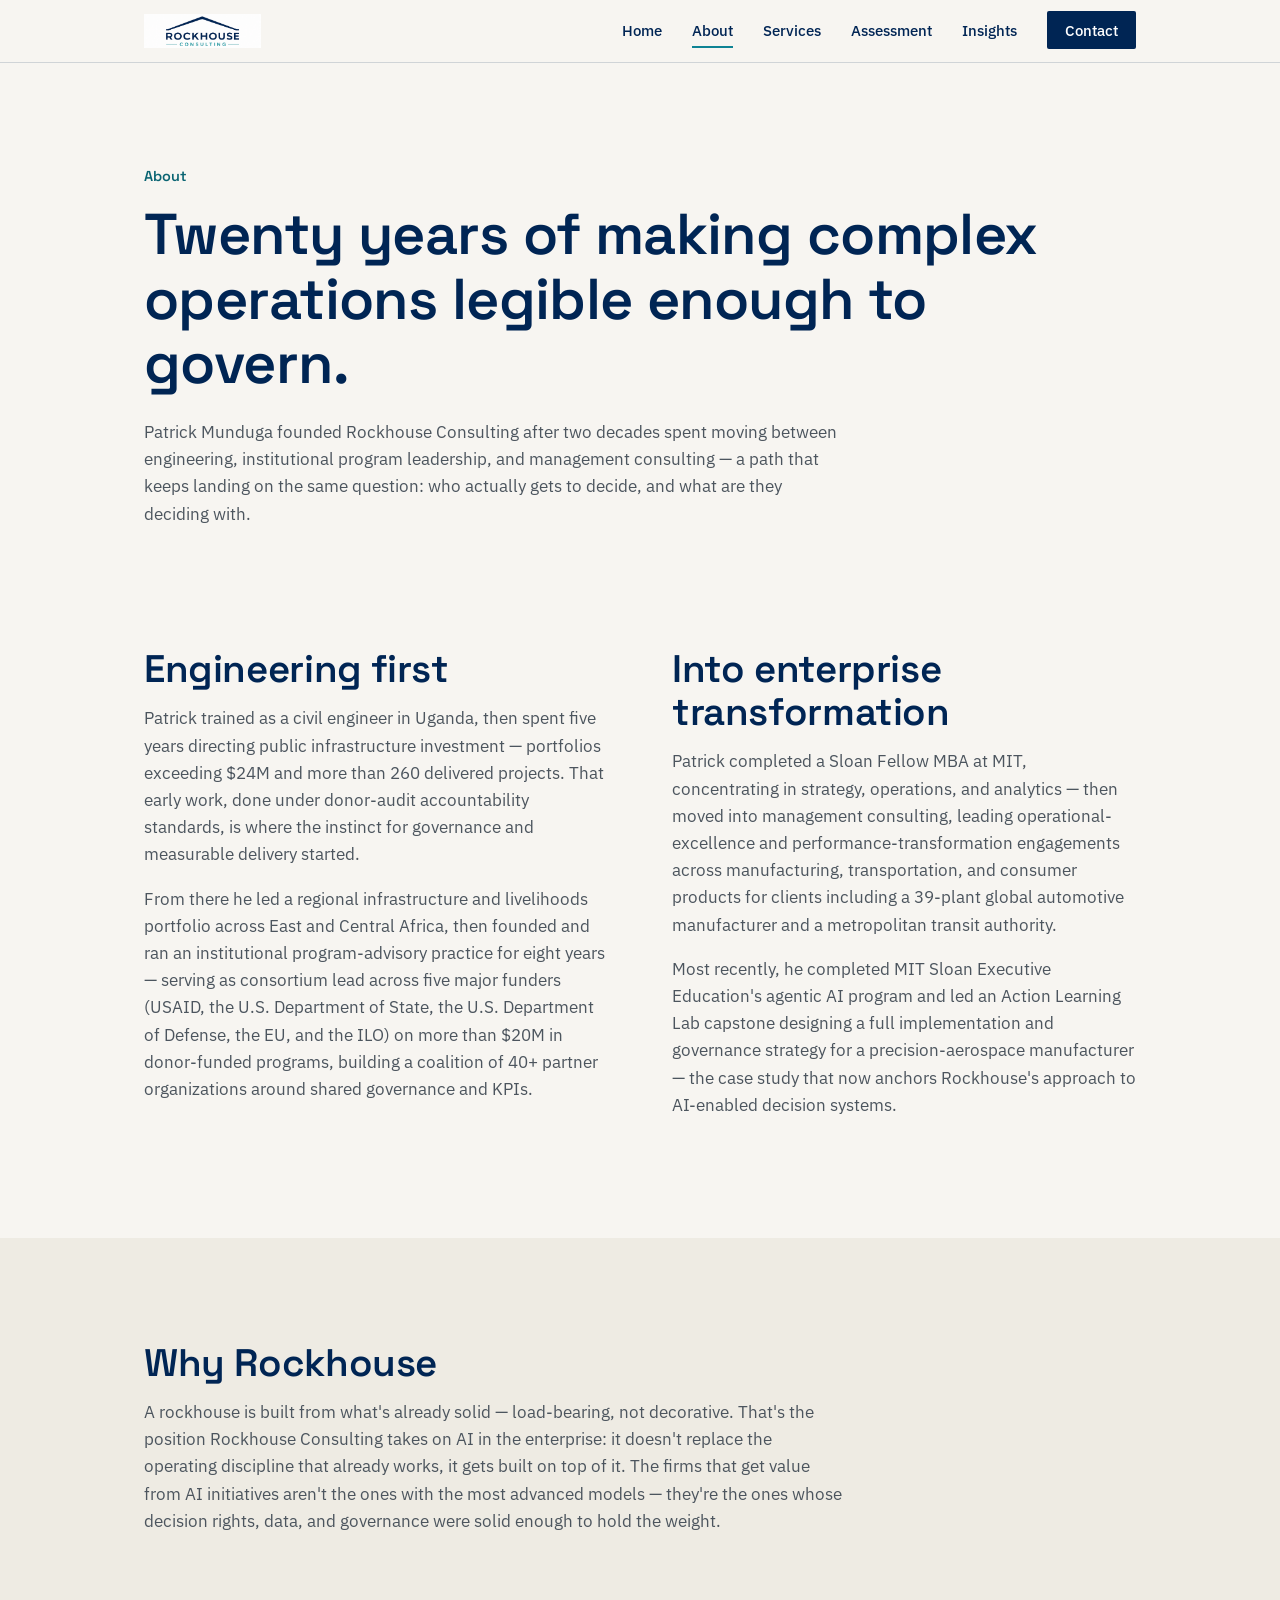
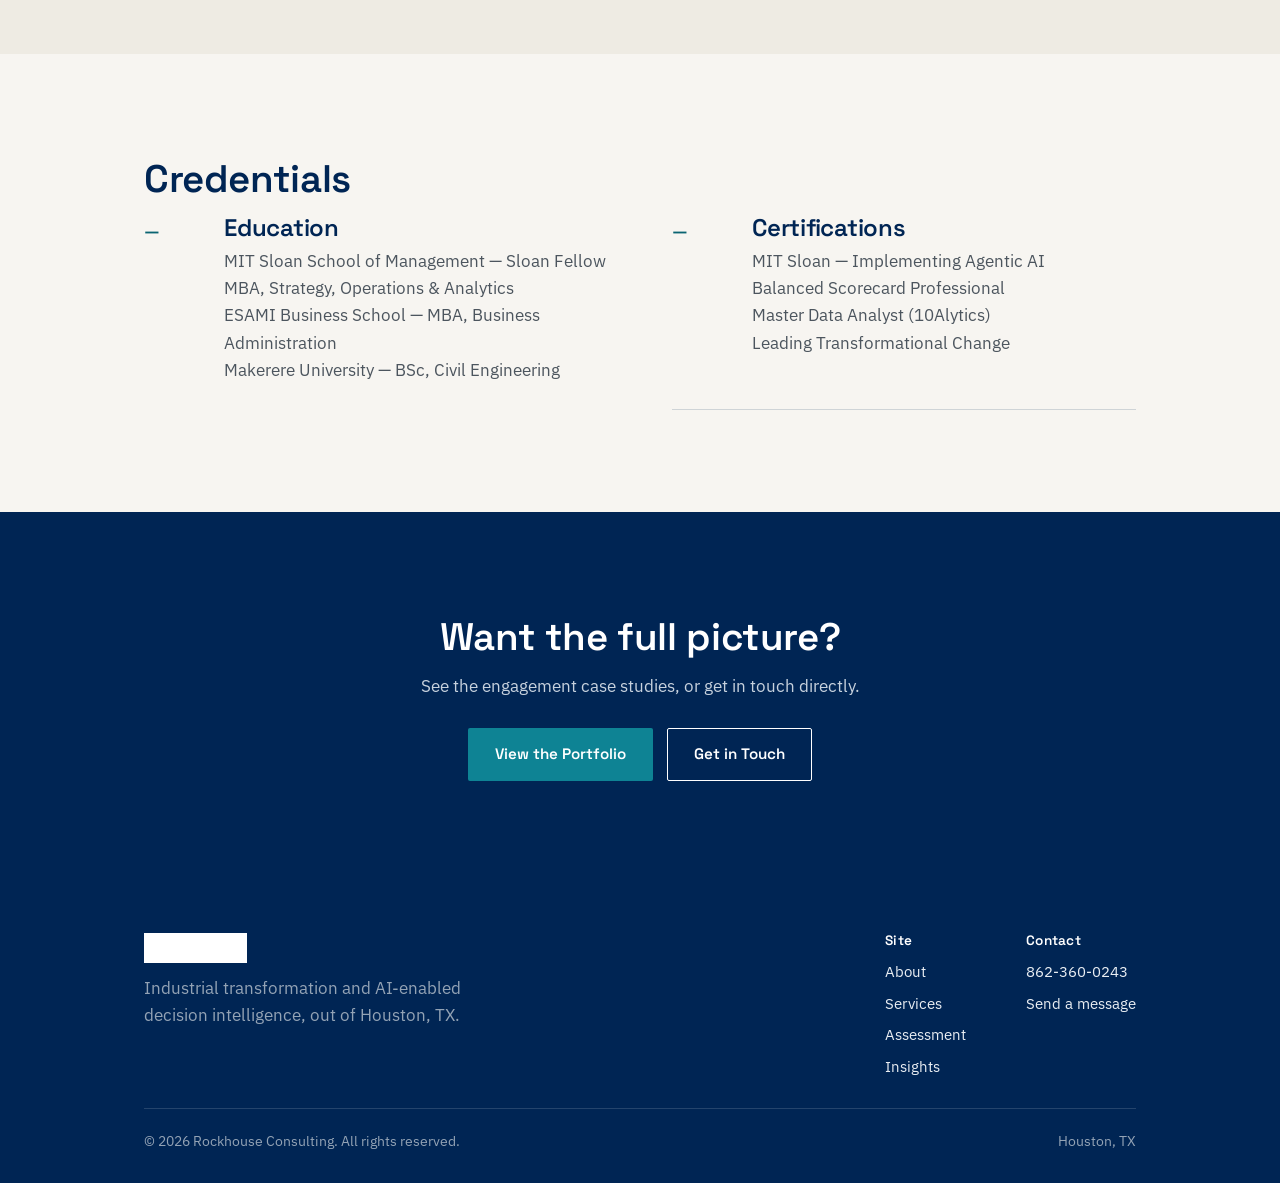
==== about.html @ 3f8c3867 "Add Rockhouse Consulting site files" ====
<!DOCTYPE html>
<html lang="en">
<head>
<meta charset="UTF-8">
<meta name="viewport" content="width=device-width, initial-scale=1.0">
<title>About — Rockhouse Consulting</title>
<meta name="description" content="Patrick Munduga, founder of Rockhouse Consulting — MIT Sloan Fellow MBA, two decades of operational transformation and infrastructure leadership across North America and East Africa.">
<link rel="preconnect" href="https://fonts.googleapis.com">
<link rel="preconnect" href="https://fonts.gstatic.com" crossorigin>
<link href="https://fonts.googleapis.com/css2?family=Space+Grotesk:wght@500;600;700&family=IBM+Plex+Sans:wght@400;500;600&display=swap" rel="stylesheet">
<link rel="stylesheet" href="css/style.css">
</head>
<body>

<header class="site-header">
  <div class="wrap">
    <a class="brand" href="index.html"><img src="assets/logo.png" alt="Rockhouse Consulting"></a>
    <button class="nav-toggle" aria-label="Toggle navigation" aria-expanded="false"><span></span></button>
    <ul class="nav-links">
      <li><a href="index.html">Home</a></li>
      <li><a href="about.html">About</a></li>
      <li><a href="services.html">Services</a></li>
      <li><a href="assessment.html">Assessment</a></li>
      <li><a href="insights.html">Insights</a></li>
      <li><a href="contact.html" class="nav-cta">Contact</a></li>
    </ul>
  </div>
</header>

<main>

  <section style="padding-bottom:0;">
    <div class="wrap">
      <div class="eyebrow-line"><span class="num">About</span></div>
      <h1>Twenty years of making complex operations legible enough to govern.</h1>
      <p class="lede max-prose">Patrick Munduga founded Rockhouse Consulting after two decades spent moving between engineering, institutional program leadership, and management consulting — a path that keeps landing on the same question: who actually gets to decide, and what are they deciding with.</p>
    </div>
  </section>

  <section>
    <div class="wrap grid grid-2">
      <div>
        <h2>Engineering first</h2>
        <p>Patrick trained as a civil engineer in Uganda, then spent five years directing public infrastructure investment — portfolios exceeding $24M and more than 260 delivered projects. That early work, done under donor-audit accountability standards, is where the instinct for governance and measurable delivery started.</p>
        <p>From there he led a regional infrastructure and livelihoods portfolio across East and Central Africa, then founded and ran an institutional program-advisory practice for eight years — serving as consortium lead across five major funders (USAID, the U.S. Department of State, the U.S. Department of Defense, the EU, and the ILO) on more than $20M in donor-funded programs, building a coalition of 40+ partner organizations around shared governance and KPIs.</p>
      </div>
      <div>
        <h2>Into enterprise transformation</h2>
        <p>Patrick completed a Sloan Fellow MBA at MIT, concentrating in strategy, operations, and analytics — then moved into management consulting, leading operational-excellence and performance-transformation engagements across manufacturing, transportation, and consumer products for clients including a 39-plant global automotive manufacturer and a metropolitan transit authority.</p>
        <p>Most recently, he completed MIT Sloan Executive Education's agentic AI program and led an Action Learning Lab capstone designing a full implementation and governance strategy for a precision-aerospace manufacturer — the case study that now anchors Rockhouse's approach to AI-enabled decision systems.</p>
      </div>
    </div>
  </section>

  <section class="section-alt">
    <div class="wrap">
      <h2>Why Rockhouse</h2>
      <p class="max-prose">A rockhouse is built from what's already solid — load-bearing, not decorative. That's the position Rockhouse Consulting takes on AI in the enterprise: it doesn't replace the operating discipline that already works, it gets built on top of it. The firms that get value from AI initiatives aren't the ones with the most advanced models — they're the ones whose decision rights, data, and governance were solid enough to hold the weight.</p>
    </div>
  </section>

  <section>
    <div class="wrap">
      <h2>Credentials</h2>
      <div class="grid grid-2" style="margin-top:10px;">
        <div class="phase" style="border-top:none;padding-top:0;">
          <div class="idx">—</div>
          <div>
            <h3>Education</h3>
            <p>MIT Sloan School of Management — Sloan Fellow MBA, Strategy, Operations &amp; Analytics<br>
            ESAMI Business School — MBA, Business Administration<br>
            Makerere University — BSc, Civil Engineering</p>
          </div>
        </div>
        <div class="phase" style="border-top:none;padding-top:0;">
          <div class="idx">—</div>
          <div>
            <h3>Certifications</h3>
            <p>MIT Sloan — Implementing Agentic AI<br>
            Balanced Scorecard Professional<br>
            Master Data Analyst (10Alytics)<br>
            Leading Transformational Change</p>
          </div>
        </div>
      </div>
    </div>
  </section>

  <section class="section-navy center">
    <div class="wrap">
      <h2 class="mt-0">Want the full picture?</h2>
      <p style="max-width:50ch;margin-left:auto;margin-right:auto;">See the engagement case studies, or get in touch directly.</p>
      <div class="hero-actions" style="justify-content:center;">
        <a href="https://pmunduga.github.io/business-transformation-portfolio/" class="btn btn-primary" target="_blank" rel="noopener">View the Portfolio</a>
        <a href="contact.html" class="btn btn-outline" style="border-color:#fff;color:#fff;">Get in Touch</a>
      </div>
    </div>
  </section>

</main>

<footer class="site-footer">
  <div class="wrap">
    <div class="footer-grid">
      <div>
        <div class="footer-brand"><img src="assets/logo.png" alt="Rockhouse Consulting"></div>
        <p style="color:#93A3B5;max-width:34ch;">Industrial transformation and AI-enabled decision intelligence, out of Houston, TX.</p>
      </div>
      <div class="footer-cols">
        <div>
          <h4>Site</h4>
          <ul>
            <li><a href="about.html">About</a></li>
            <li><a href="services.html">Services</a></li>
            <li><a href="assessment.html">Assessment</a></li>
            <li><a href="insights.html">Insights</a></li>
          </ul>
        </div>
        <div>
          <h4>Contact</h4>
          <ul>
            <li><a href="tel:8623600243">862-360-0243</a></li>
            <li><a href="contact.html">Send a message</a></li>
          </ul>
        </div>
      </div>
    </div>
    <div class="footer-bottom">
      <span>© 2026 Rockhouse Consulting. All rights reserved.</span>
      <span>Houston, TX</span>
    </div>
  </div>
</footer>

<script src="js/main.js"></script>
</body>
</html>
---- css/style.css ----
/* ============================================================
   Rockhouse Consulting — design tokens
   Structural / drafting-table aesthetic: thin rules, tick marks,
   left-aligned type, roofline motif. No rounded-card kit.
   ============================================================ */

:root{
  --navy:      #002554;
  --navy-2:    #0A3A6B;
  --navy-soft: #12406F;
  --teal:      #0E8394;
  --teal-dark: #0A6472;
  --bg:        #F7F5F1;
  --bg-alt:    #EEEBE3;
  --panel:     #FFFFFF;
  --ink:       #191F26;
  --ink-soft:  #4C555E;
  --ink-faint: #79808A;
  --line:      #D9D3C6;
  --line-navy: rgba(0, 37, 84, 0.16);

  --font-head: 'Space Grotesk', 'Arial Narrow', Arial, sans-serif;
  --font-body: 'IBM Plex Sans', 'Segoe UI', Arial, sans-serif;

  --maxw: 1120px;
  --gutter: clamp(20px, 5vw, 64px);
}

*, *::before, *::after{ box-sizing: border-box; }
html{ scroll-behavior: smooth; }
body{
  margin: 0;
  background: var(--bg);
  color: var(--ink);
  font-family: var(--font-body);
  font-size: 17px;
  line-height: 1.6;
  -webkit-font-smoothing: antialiased;
}
img{ max-width: 100%; display: block; }
a{ color: var(--teal-dark); }
a:focus-visible, button:focus-visible, input:focus-visible,
textarea:focus-visible, select:focus-visible{
  outline: 2px solid var(--teal);
  outline-offset: 3px;
}

h1, h2, h3, h4{
  font-family: var(--font-head);
  color: var(--navy);
  margin: 0 0 0.4em;
  line-height: 1.12;
  font-weight: 600;
  letter-spacing: -0.01em;
}
h1{ font-size: clamp(2.4rem, 5vw, 3.6rem); }
h2{ font-size: clamp(1.7rem, 3.2vw, 2.4rem); }
h3{ font-size: clamp(1.2rem, 2vw, 1.5rem); }
p{ margin: 0 0 1em; max-width: 62ch; color: var(--ink-soft); }
.ink{ color: var(--ink); }

.wrap{
  max-width: var(--maxw);
  margin: 0 auto;
  padding-left: var(--gutter);
  padding-right: var(--gutter);
}

/* ---------- structural rule / tick divider ---------- */
.rule{
  border: none;
  border-top: 1px solid var(--line-navy);
  margin: 0;
  position: relative;
}
.tick-divider{
  display: flex;
  align-items: center;
  gap: 12px;
  margin: 0;
  color: var(--ink-faint);
}
.tick-divider::before, .tick-divider::after{
  content: "";
  flex: 1;
  height: 1px;
  background: var(--line-navy);
}
.tick-divider span{
  font-family: var(--font-head);
  font-size: 0.78rem;
  letter-spacing: 0.02em;
}

/* ---------- nav ---------- */
.site-header{
  position: sticky; top: 0; z-index: 50;
  background: rgba(247,245,241,0.92);
  backdrop-filter: blur(6px);
  border-bottom: 1px solid var(--line-navy);
}
.site-header .wrap{
  display: flex; align-items: center; justify-content: space-between;
  padding-top: 14px; padding-bottom: 14px;
}
.brand{ display:flex; align-items:center; gap:10px; text-decoration:none; }
.brand img{ height: 34px; width: auto; }
.brand span{ display:none; }

.nav-links{
  display: flex; gap: clamp(16px, 2.4vw, 30px);
  list-style: none; margin: 0; padding: 0;
}
.nav-links a{
  color: var(--navy);
  text-decoration: none;
  font-size: 0.95rem;
  font-weight: 500;
  padding: 6px 0;
  border-bottom: 2px solid transparent;
}
.nav-links a:hover, .nav-links a.active{
  border-bottom-color: var(--teal);
}
.nav-cta{
  background: var(--navy);
  color: #fff !important;
  padding: 9px 18px !important;
  border-radius: 2px;
  border-bottom: none !important;
}
.nav-cta:hover{ background: var(--teal-dark); }

.nav-toggle{ display:none; background:none; border:1px solid var(--line-navy); border-radius:2px; padding:8px 10px; cursor:pointer; }
.nav-toggle span, .nav-toggle span::before, .nav-toggle span::after{
  content:""; display:block; width:20px; height:2px; background:var(--navy); position:relative;
}
.nav-toggle span::before{ position:absolute; top:-6px; }
.nav-toggle span::after{ position:absolute; top:6px; }

@media (max-width: 780px){
  .nav-toggle{ display:block; }
  .nav-links{
    position: fixed; inset: 61px 0 auto 0;
    background: var(--bg);
    flex-direction: column;
    padding: 18px var(--gutter) 26px;
    border-bottom: 1px solid var(--line-navy);
    transform: translateY(-8px);
    opacity: 0;
    pointer-events: none;
    transition: opacity .18s ease, transform .18s ease;
  }
  .nav-links.open{ opacity: 1; transform: translateY(0); pointer-events: auto; }
  .nav-links a{ padding: 10px 0; border-bottom: 1px solid var(--line-navy); }
  .nav-cta{ display:inline-block; width:fit-content; }
}

/* ---------- buttons ---------- */
.btn{
  display: inline-flex; align-items: center; gap: 8px;
  font-family: var(--font-head);
  font-weight: 600;
  font-size: 0.95rem;
  padding: 13px 26px;
  border-radius: 2px;
  text-decoration: none;
  border: 1px solid transparent;
  cursor: pointer;
  transition: background .15s ease, color .15s ease, border-color .15s ease;
}
.btn-primary{ background: var(--teal); color: #fff; }
.btn-primary:hover{ background: var(--teal-dark); }
.btn-outline{ background: transparent; color: var(--navy); border-color: var(--navy); }
.btn-outline:hover{ background: var(--navy); color: #fff; }
.btn-ghost{ background: transparent; color: var(--navy); border-color: var(--line-navy); }
.btn-ghost:hover{ border-color: var(--navy); }

/* ---------- section rhythm ---------- */
section{ padding: clamp(56px, 8vw, 108px) 0; }
.section-alt{ background: var(--bg-alt); }
.section-navy{ background: var(--navy); color: #f2f4f7; }
.section-navy h2, .section-navy h3{ color: #fff; }
.section-navy p{ color: #C7D2DE; }
.eyebrow-line{
  display:flex; align-items:baseline; gap: 14px; margin-bottom: 14px;
}
.eyebrow-line .num{
  font-family: var(--font-head); color: var(--teal-dark); font-weight: 600; font-size: 0.9rem;
}
.section-navy .eyebrow-line .num{ color: #6FD3DF; }

/* ---------- grid utilities ---------- */
.grid{ display: grid; gap: var(--gutter); }
.grid-2{ grid-template-columns: 1fr 1fr; }
.grid-3{ grid-template-columns: repeat(3, 1fr); }
.grid-4{ grid-template-columns: repeat(4, 1fr); }
@media (max-width: 900px){
  .grid-3, .grid-4{ grid-template-columns: 1fr 1fr; }
}
@media (max-width: 640px){
  .grid-2, .grid-3, .grid-4{ grid-template-columns: 1fr; }
}

/* ---------- stat strip ---------- */
.stat-strip{
  display:flex; flex-wrap: wrap; gap: var(--gutter);
  padding-top: 30px; padding-bottom: 6px;
}
.stat{ flex: 1 1 200px; border-top: 2px solid var(--teal); padding-top: 12px; }
.stat .n{ font-family: var(--font-head); font-size: clamp(1.7rem,3vw,2.3rem); color: var(--navy); font-weight: 600; }
.stat .l{ font-size: 0.92rem; color: var(--ink-soft); }

/* ---------- phase list (methodology) ---------- */
.phase{
  border-top: 1px solid var(--line-navy);
  padding: 26px 0;
  display: grid;
  grid-template-columns: 60px 1fr;
  gap: 20px;
  align-items: start;
}
.phase:last-child{ border-bottom: 1px solid var(--line-navy); }
.phase .idx{
  font-family: var(--font-head);
  color: var(--teal-dark);
  font-size: 1.1rem;
  font-weight: 600;
  padding-top: 2px;
}
.phase h3{ margin-bottom: 6px; }
.phase p{ margin-bottom: 0; }
@media (max-width: 560px){
  .phase{ grid-template-columns: 1fr; gap: 6px; }
}

/* ---------- cards (services / insights) — flat, ruled, not SaaS-rounded ---------- */
.card{
  background: var(--panel);
  border: 1px solid var(--line-navy);
  border-radius: 2px;
  padding: 28px 26px;
}
.card h3{ margin-bottom: 10px; }
.card p:last-child{ margin-bottom: 0; }

.card-link{
  text-decoration:none; color: inherit; display:block;
  transition: border-color .15s ease, transform .15s ease;
}
.card-link:hover{ border-color: var(--teal); }

/* ---------- hero ---------- */
.hero{
  padding-top: clamp(64px, 10vw, 120px);
  padding-bottom: clamp(48px, 7vw, 90px);
  position: relative;
  overflow: hidden;
}
.hero .wrap{ position: relative; z-index: 2; }
.hero-grid{
  display: grid;
  grid-template-columns: 1.1fr 0.9fr;
  gap: clamp(30px, 5vw, 70px);
  align-items: center;
}
@media (max-width: 880px){
  .hero-grid{ grid-template-columns: 1fr; }
}
.hero h1{ margin-bottom: 0.3em; }
.hero .lede{ font-size: 1.14rem; color: var(--ink-soft); max-width: 46ch; }
.hero-actions{ display:flex; gap: 14px; flex-wrap: wrap; margin-top: 28px; }

.roofline{ width: 100%; height: auto; }
.roofline path{
  fill: none;
  stroke: var(--navy);
  stroke-width: 3;
  stroke-linecap: round;
  stroke-linejoin: round;
  stroke-dasharray: 900;
  stroke-dashoffset: 900;
  animation: draw 1.6s ease forwards 0.2s;
}
.roofline .accent{ stroke: var(--teal); }
@keyframes draw{ to{ stroke-dashoffset: 0; } }
@media (prefers-reduced-motion: reduce){
  .roofline path{ animation: none; stroke-dashoffset: 0; }
}

/* ---------- footer ---------- */
.site-footer{
  background: var(--navy);
  color: #C7D2DE;
  padding: 50px 0 30px;
}
.site-footer a{ color: #E9EEF3; text-decoration: none; }
.site-footer a:hover{ color: var(--teal); }
.footer-grid{
  display:flex; justify-content: space-between; flex-wrap: wrap; gap: 30px;
  padding-bottom: 30px; border-bottom: 1px solid rgba(255,255,255,0.14);
}
.footer-cols{ display:flex; gap: 60px; flex-wrap: wrap; }
.footer-cols h4{ color: #fff; font-size: 0.85rem; letter-spacing: 0.02em; margin-bottom: 12px; }
.footer-cols ul{ list-style:none; margin:0; padding:0; display:flex; flex-direction:column; gap:8px; font-size:0.92rem; }
.footer-bottom{
  display:flex; justify-content: space-between; flex-wrap: wrap; gap: 10px;
  padding-top: 22px; font-size: 0.85rem; color: #93A3B5;
}
.footer-brand{ display:flex; align-items:center; gap:10px; margin-bottom: 12px; }
.footer-brand img{ height: 30px; filter: brightness(0) invert(1); }

/* ---------- forms ---------- */
label{ display:block; font-size: 0.88rem; font-weight:600; color: var(--navy); margin-bottom: 6px; }
input[type=text], input[type=email], input[type=tel], textarea, select{
  width: 100%;
  font-family: var(--font-body);
  font-size: 1rem;
  padding: 12px 14px;
  border: 1px solid var(--line-navy);
  border-radius: 2px;
  background: #fff;
  color: var(--ink);
  margin-bottom: 18px;
}
textarea{ resize: vertical; min-height: 130px; }
.form-row{ display:grid; grid-template-columns:1fr 1fr; gap: 18px; }
@media (max-width:600px){ .form-row{ grid-template-columns:1fr; } }

/* ---------- utility ---------- */
.center{ text-align:center; }
.mt-0{ margin-top:0; }
.max-prose{ max-width: 70ch; }
.small{ font-size: 0.86rem; color: var(--ink-faint); }
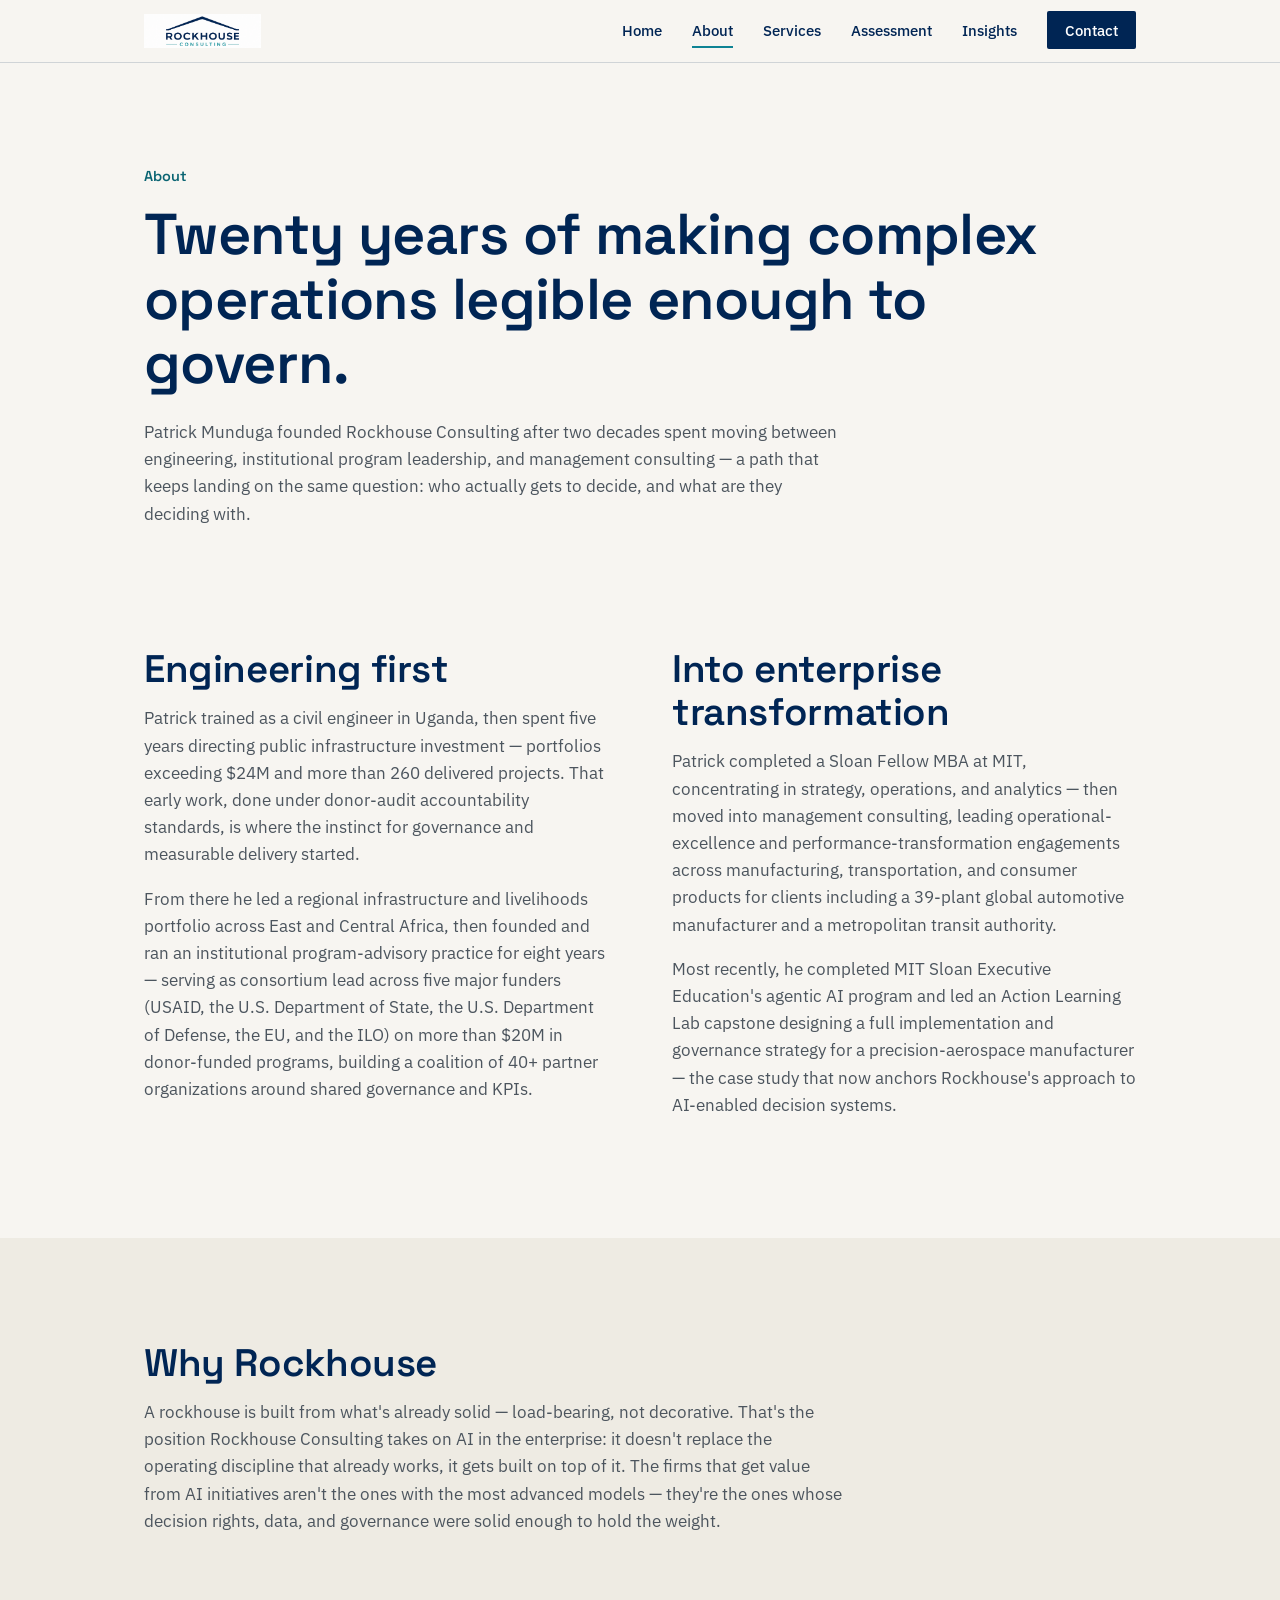
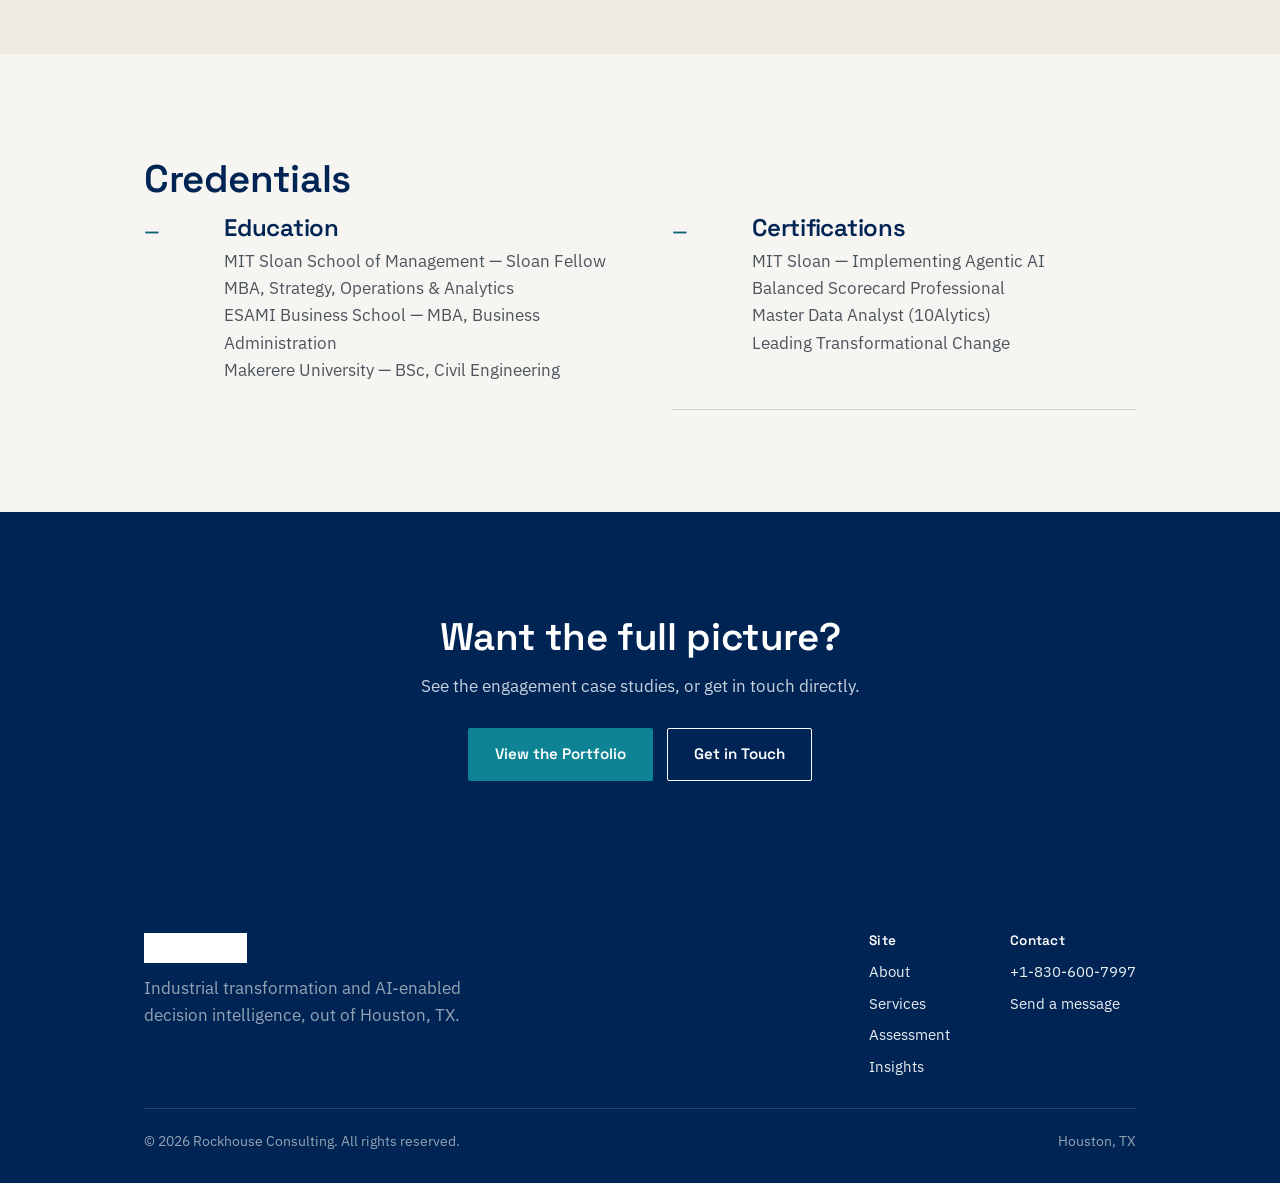
==== commit ae9459f9: "Change phone contact to official Rockhouse" ====
--- a/about.html
+++ b/about.html
@@ -119,7 +119,7 @@
         <div>
           <h4>Contact</h4>
           <ul>
-            <li><a href="tel:8623600243">862-360-0243</a></li>
+            <li><a href="tel:+1-830-600-7997">+1-830-600-7997</a></li>
             <li><a href="contact.html">Send a message</a></li>
           </ul>
         </div>
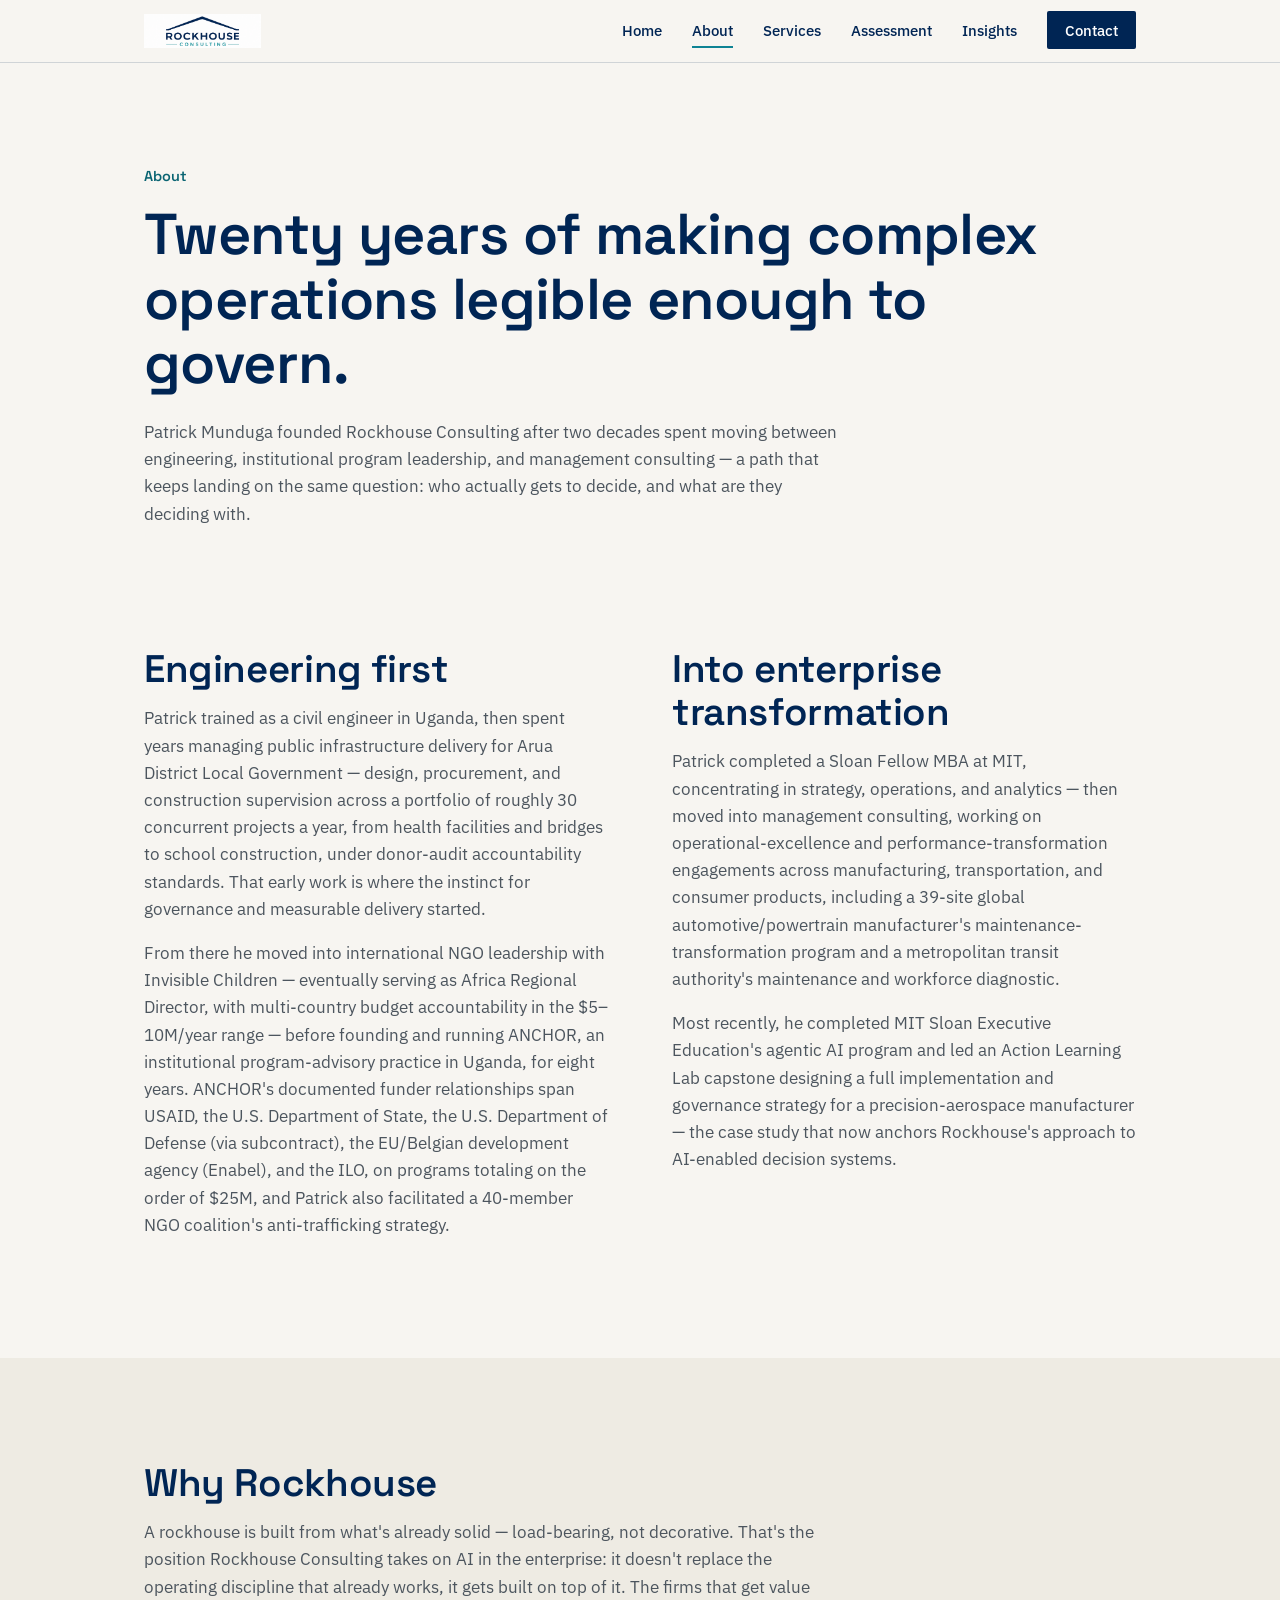
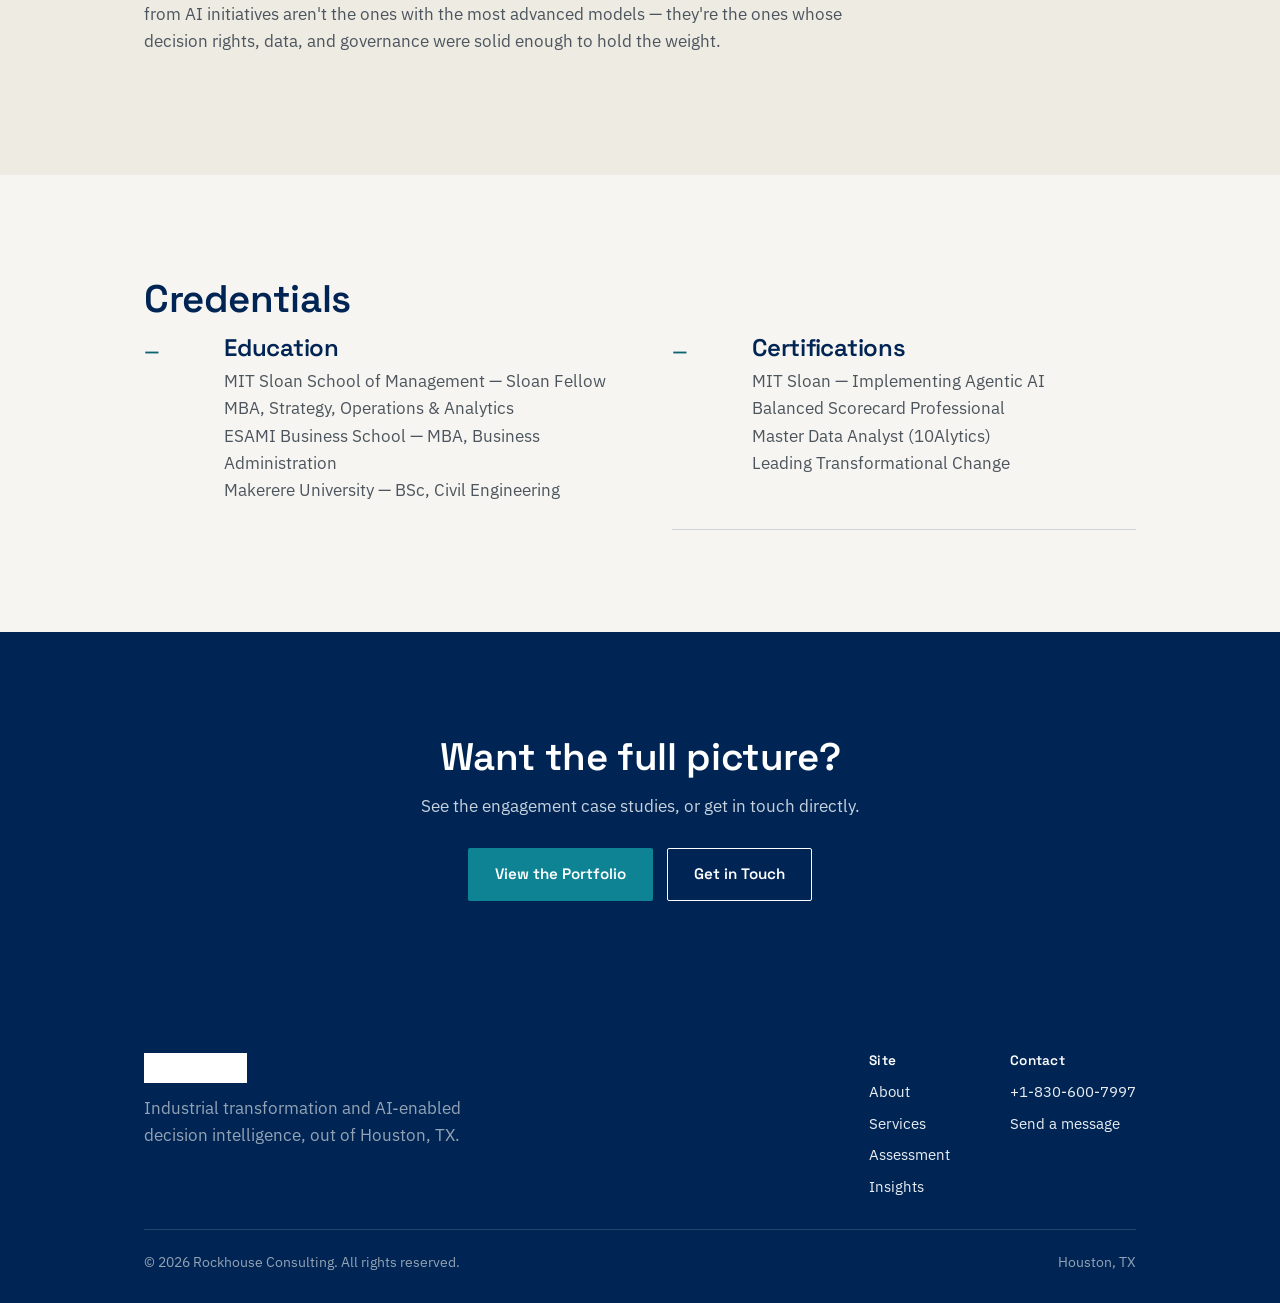
==== commit fba74ea4: "Website edit" ====
--- a/about.html
+++ b/about.html
@@ -41,12 +41,12 @@
     <div class="wrap grid grid-2">
       <div>
         <h2>Engineering first</h2>
-        <p>Patrick trained as a civil engineer in Uganda, then spent five years directing public infrastructure investment — portfolios exceeding $24M and more than 260 delivered projects. That early work, done under donor-audit accountability standards, is where the instinct for governance and measurable delivery started.</p>
-        <p>From there he led a regional infrastructure and livelihoods portfolio across East and Central Africa, then founded and ran an institutional program-advisory practice for eight years — serving as consortium lead across five major funders (USAID, the U.S. Department of State, the U.S. Department of Defense, the EU, and the ILO) on more than $20M in donor-funded programs, building a coalition of 40+ partner organizations around shared governance and KPIs.</p>
+        <p>Patrick trained as a civil engineer in Uganda, then spent years managing public infrastructure delivery for Arua District Local Government — design, procurement, and construction supervision across a portfolio of roughly 30 concurrent projects a year, from health facilities and bridges to school construction, under donor-audit accountability standards. That early work is where the instinct for governance and measurable delivery started.</p>
+        <p>From there he moved into international NGO leadership with Invisible Children — eventually serving as Africa Regional Director, with multi-country budget accountability in the $5–10M/year range — before founding and running ANCHOR, an institutional program-advisory practice in Uganda, for eight years. ANCHOR's documented funder relationships span USAID, the U.S. Department of State, the U.S. Department of Defense (via subcontract), the EU/Belgian development agency (Enabel), and the ILO, on programs totaling on the order of $25M, and Patrick also facilitated a 40-member NGO coalition's anti-trafficking strategy.</p>
       </div>
       <div>
         <h2>Into enterprise transformation</h2>
-        <p>Patrick completed a Sloan Fellow MBA at MIT, concentrating in strategy, operations, and analytics — then moved into management consulting, leading operational-excellence and performance-transformation engagements across manufacturing, transportation, and consumer products for clients including a 39-plant global automotive manufacturer and a metropolitan transit authority.</p>
+        <p>Patrick completed a Sloan Fellow MBA at MIT, concentrating in strategy, operations, and analytics — then moved into management consulting, working on operational-excellence and performance-transformation engagements across manufacturing, transportation, and consumer products, including a 39-site global automotive/powertrain manufacturer's maintenance-transformation program and a metropolitan transit authority's maintenance and workforce diagnostic.</p>
         <p>Most recently, he completed MIT Sloan Executive Education's agentic AI program and led an Action Learning Lab capstone designing a full implementation and governance strategy for a precision-aerospace manufacturer — the case study that now anchors Rockhouse's approach to AI-enabled decision systems.</p>
       </div>
     </div>
@@ -91,7 +91,7 @@
       <h2 class="mt-0">Want the full picture?</h2>
       <p style="max-width:50ch;margin-left:auto;margin-right:auto;">See the engagement case studies, or get in touch directly.</p>
       <div class="hero-actions" style="justify-content:center;">
-        <a href="https://pmunduga.github.io/business-transformation-portfolio/" class="btn btn-primary" target="_blank" rel="noopener">View the Portfolio</a>
+        <a href="https://portfolio.rockhouse-consulting.com/" class="btn btn-primary" target="_blank" rel="noopener">View the Portfolio</a>
         <a href="contact.html" class="btn btn-outline" style="border-color:#fff;color:#fff;">Get in Touch</a>
       </div>
     </div>
